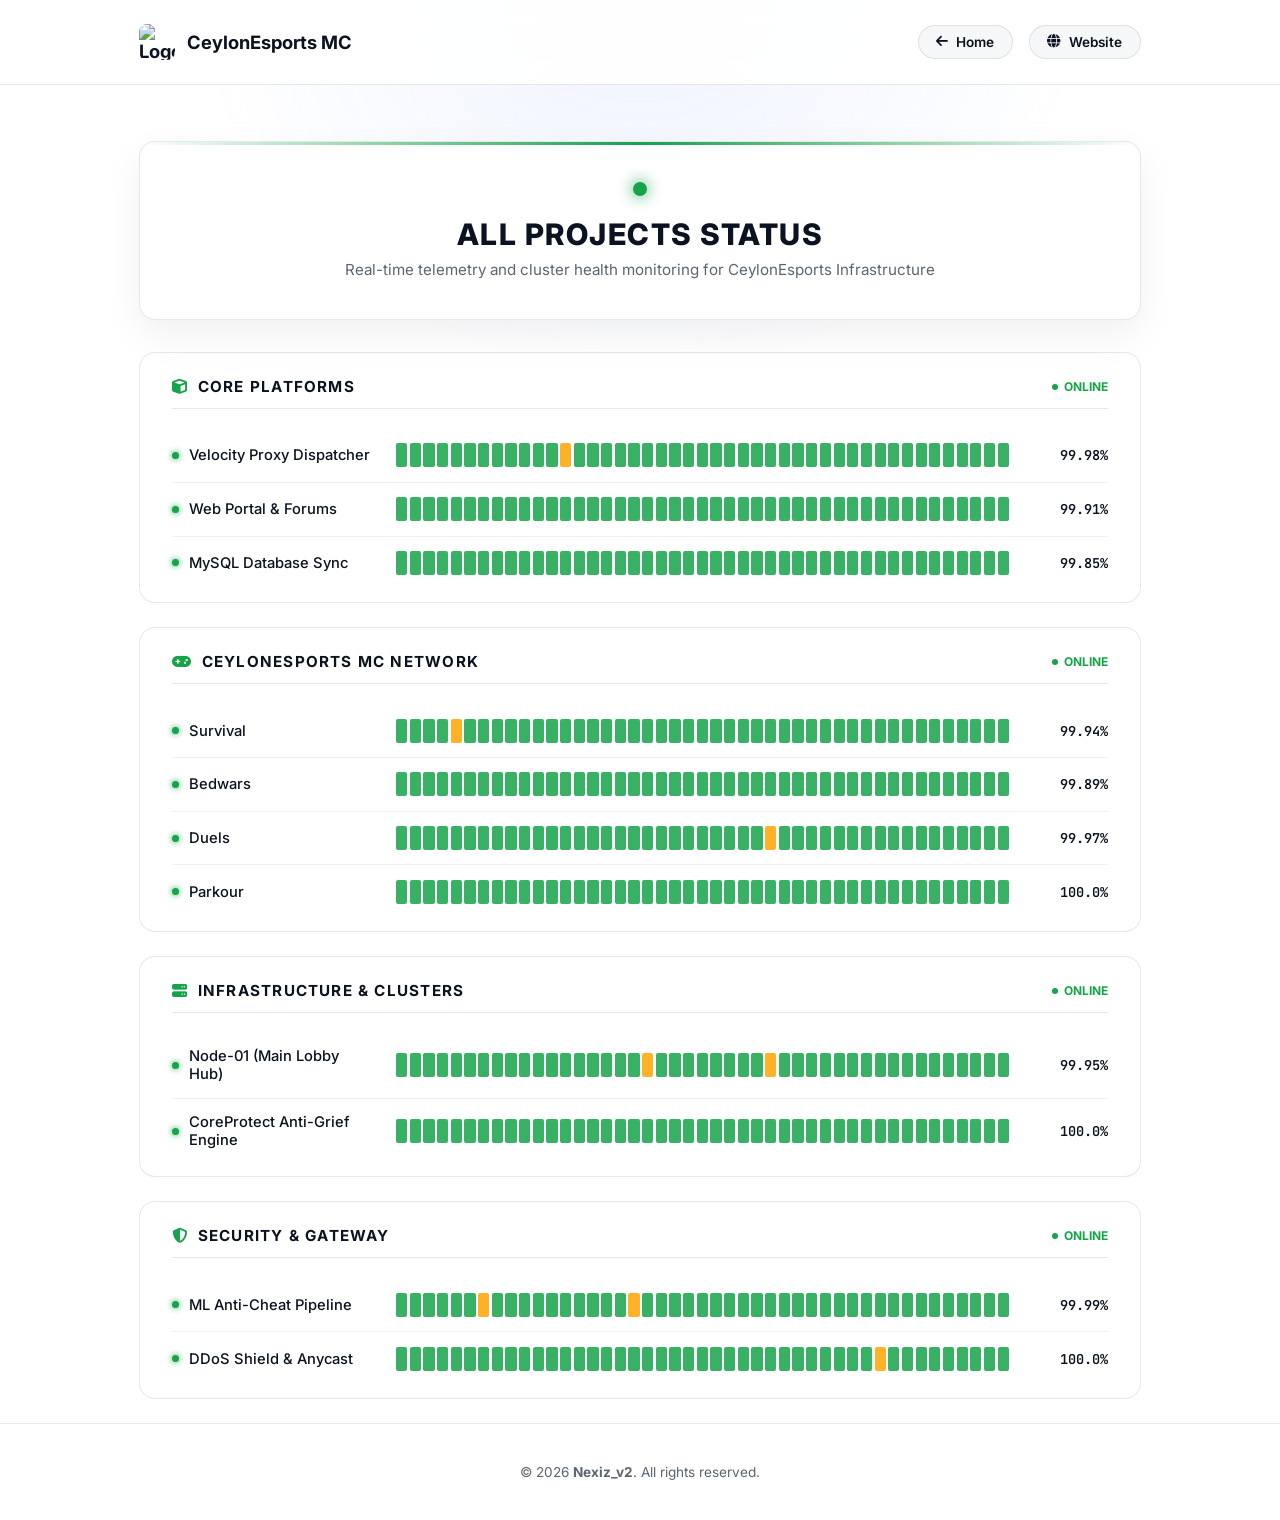
==== status.html @ 544ab969 "Update portfolio pages and restyle UI Generated with [Devin](https://devin.ai)  Co-Authored-By: Devi" ====
﻿<!DOCTYPE html>
<html lang="en">
<head>
    <meta charset="UTF-8">
    <meta name="viewport" content="width=device-width, initial-scale=1.0">
    <title>CeylonEsports MC | Live Service & Infrastructure Status</title>
    <link rel="icon" type="image/jpeg" href="https://i.postimg.cc/wTQhw08N/Nexiz-Dis-Logo.jpg">
    <link rel="preconnect" href="https://fonts.googleapis.com">
    <link rel="preconnect" href="https://fonts.gstatic.com" crossorigin>
    <link href="https://fonts.googleapis.com/css2?family=Inter:wght@400;500;600;700;800&family=JetBrains+Mono:wght@400;500;600&display=swap" rel="stylesheet">
    <link rel="stylesheet" href="https://cdnjs.cloudflare.com/ajax/libs/font-awesome/6.5.1/css/all.min.css">
    <style>
        :root {
            --bg-base: #ffffff;
            --bg-card: #ffffff;
            --bg-card-sub: #f6f7f9;
            --border: rgba(15, 23, 42, 0.10);
            --border-hover: rgba(15, 23, 42, 0.18);
            --green: #16a34a;
            --green-glow: rgba(22, 163, 74, 0.18);
            --red: #dc2626;
            --text-main: #0b1220;
            --text-secondary: #5c6573;
            --font-sans: 'Inter', -apple-system, sans-serif;
            --font-mono: 'JetBrains Mono', monospace;
        }

        * {
            margin: 0;
            padding: 0;
            box-sizing: border-box;
        }

        body {
            background-color: var(--bg-base);
            color: var(--text-main);
            font-family: var(--font-sans);
            min-height: 100vh;
            display: flex;
            flex-direction: column;
            overflow-x: hidden;
            -webkit-font-smoothing: antialiased;
        }

        .ambient {
            position: fixed;
            top: 0;
            left: 50%;
            transform: translateX(-50%);
            width: 900px;
            height: 380px;
            background: radial-gradient(ellipse at top, rgba(37, 99, 235, 0.08) 0%, transparent 70%);
            pointer-events: none;
            z-index: 0;
        }

        .container {
            max-width: 1050px;
            margin: 0 auto;
            padding: 0 1.5rem;
            width: 100%;
            position: relative;
            z-index: 1;
        }

        header.header {
            padding: 1.5rem 0;
            border-bottom: 1px solid var(--border);
            background: rgba(255, 255, 255, 0.9);
            backdrop-filter: blur(12px);
        }

        .header-wrap {
            display: flex;
            align-items: center;
            justify-content: space-between;
        }

        .brand {
            display: flex;
            align-items: center;
            gap: 0.75rem;
            text-decoration: none;
            color: #0b1220;
            font-weight: 700;
            font-size: 1.15rem;
        }

        .brand-logo {
            width: 36px;
            height: 36px;
            border-radius: 8px;
            object-fit: cover;
        }

        .nav-actions {
            display: flex;
            align-items: center;
            gap: 1rem;
        }

        .btn-portal {
            display: inline-flex;
            align-items: center;
            gap: 0.5rem;
            background: var(--bg-card-sub);
            color: #0b1220;
            padding: 0.5rem 1.1rem;
            border-radius: 9999px;
            border: 1px solid var(--border);
            text-decoration: none;
            font-size: 0.85rem;
            font-weight: 600;
            transition: all 0.2s;
        }

        .btn-portal:hover {
            border-color: rgba(15, 23, 42, 0.22);
            transform: translateY(-1px);
        }

        /* Banner Status Box */
        .status-hero {
            padding: 3.5rem 0 2rem 0;
            text-align: center;
        }

        .main-banner {
            background: var(--bg-card);
            border: 1px solid var(--border);
            border-radius: 16px;
            padding: 2.5rem 2rem;
            display: flex;
            flex-direction: column;
            align-items: center;
            box-shadow: 0 16px 40px rgba(15, 23, 42, 0.06);
            position: relative;
            overflow: hidden;
        }

        .main-banner::before {
            content: '';
            position: absolute;
            top: 0;
            left: 0;
            right: 0;
            height: 3px;
            background: linear-gradient(90deg, transparent, var(--green), transparent);
        }

        .banner-pulse-dot {
            width: 14px;
            height: 14px;
            background: var(--green);
            border-radius: 50%;
            box-shadow: 0 0 16px var(--green);
            margin-bottom: 1.25rem;
            animation: pulse 2s infinite;
        }

        @keyframes pulse {
            0%, 100% { transform: scale(1); opacity: 1; }
            50% { transform: scale(1.25); opacity: 0.7; }
        }

        .banner-title {
            font-size: 1.85rem;
            font-weight: 800;
            letter-spacing: 0.05em;
            text-transform: uppercase;
            margin-bottom: 0.5rem;
        }

        .server-ip-copy {
            display: inline-flex;
            align-items: center;
            gap: 0.6rem;
            background: var(--bg-card-sub);
            border: 1px solid var(--border);
            padding: 0.5rem 1.2rem;
            border-radius: 8px;
            font-family: var(--font-mono);
            font-size: 0.95rem;
            cursor: pointer;
            color: #0b1220;
            margin-top: 1rem;
            transition: all 0.2s;
        }

        .server-ip-copy:hover {
            border-color: var(--green);
            color: var(--green);
        }

        /* Metric Quick Stats */
        .stats-grid {
            display: grid;
            grid-template-columns: repeat(4, 1fr);
            gap: 1rem;
            margin: 2rem 0;
        }

        .stat-card {
            background: var(--bg-card);
            border: 1px solid var(--border);
            border-radius: 12px;
            padding: 1.25rem;
        }

        .stat-card .label {
            font-size: 0.75rem;
            text-transform: uppercase;
            letter-spacing: 0.05em;
            color: var(--text-secondary);
            margin-bottom: 0.4rem;
            display: block;
        }

        .stat-card .value {
            font-size: 1.35rem;
            font-weight: 700;
            font-family: var(--font-mono);
            color: #0b1220;
        }

        /* Group Sections */
        .status-group {
            background: var(--bg-card);
            border: 1px solid var(--border);
            border-radius: 16px;
            padding: 1.5rem 2rem;
            margin-bottom: 1.5rem;
        }

        .group-header {
            display: flex;
            align-items: center;
            justify-content: space-between;
            margin-bottom: 1.25rem;
            padding-bottom: 0.75rem;
            border-bottom: 1px solid var(--border);
        }

        .group-title {
            font-size: 0.95rem;
            font-weight: 700;
            text-transform: uppercase;
            letter-spacing: 0.08em;
            display: flex;
            align-items: center;
            gap: 0.6rem;
        }

        .group-badge {
            font-size: 0.75rem;
            font-weight: 700;
            color: var(--green);
            display: flex;
            align-items: center;
            gap: 0.4rem;
        }

        .group-badge::before {
            content: '';
            width: 6px;
            height: 6px;
            background: var(--green);
            border-radius: 50%;
        }

        /* Service Row */
        .service-row {
            display: grid;
            grid-template-columns: 200px 1fr 75px;
            align-items: center;
            gap: 1.5rem;
            padding: 0.9rem 0;
            border-bottom: 1px solid rgba(15, 23, 42, 0.06);
        }

        .service-row:last-child {
            border-bottom: none;
            padding-bottom: 0.2rem;
        }

        .service-name {
            display: flex;
            align-items: center;
            gap: 0.6rem;
            font-size: 0.92rem;
            font-weight: 500;
        }

        .service-dot {
            width: 7px;
            height: 7px;
            border-radius: 50%;
            background: var(--green);
            box-shadow: 0 0 6px var(--green);
            flex-shrink: 0;
        }

        /* 90-Day Uptime Bar Bars */
        .uptime-bar {
            display: flex;
            align-items: center;
            gap: 2.5px;
            height: 24px;
            width: 100%;
        }

        .bar-segment {
            flex: 1;
            height: 100%;
            border-radius: 2px;
            background: var(--green);
            opacity: 0.85;
            transition: all 0.15s;
        }

        .bar-segment:hover {
            opacity: 1;
            transform: scaleY(1.2);
        }

        .bar-segment.yellow {
            background: #ffa502;
        }

        .bar-segment.red {
            background: var(--red);
        }

        .uptime-pct {
            font-family: var(--font-mono);
            font-size: 0.85rem;
            font-weight: 600;
            color: #0b1220;
            text-align: right;
        }

        footer {
            margin-top: auto;
            padding: 2.5rem 0;
            border-top: 1px solid var(--border);
            text-align: center;
            font-size: 0.85rem;
            color: var(--text-secondary);
        }

        @media (max-width: 768px) {
            .stats-grid {
                grid-template-columns: repeat(2, 1fr);
            }
            .service-row {
                grid-template-columns: 140px 1fr 60px;
                gap: 0.75rem;
            }
            .uptime-bar {
                gap: 1.5px;
            }
        }
    </style>
</head>
<body>
    <div class="ambient"></div>

    <header class="header">
        <div class="container header-wrap">
            <a href="index.html" class="brand">
                <img src="https://i.postimg.cc/wTQhw08N/Nexiz-Dis-Logo.jpg" alt="Logo" class="brand-logo">
                <span>CeylonEsports MC</span>
            </a>
            <div class="nav-actions">
                <a href="index.html" class="btn-portal"><i class="fa-solid fa-arrow-left"></i> Home</a>
                <a href="https://ceylonesportsmc.xyz" target="_blank" class="btn-portal"><i class="fa-solid fa-globe"></i> Website</a>
            </div>
        </div>
    </header>

    <main class="container">
        <!-- Main Status Banner -->
        <section class="status-hero">
            <div class="main-banner">
                <div class="banner-pulse-dot" id="mainStatusDot"></div>
                <h1 class="banner-title" id="mainStatusText">All Projects Status</h1>
                <p style="color: var(--text-secondary); font-size: 0.95rem;">Real-time telemetry and cluster health monitoring for CeylonEsports Infrastructure</p>

            </div>
        </section>



        <!-- Core Platforms Group -->
        <div class="status-group">
            <div class="group-header">
                <div class="group-title"><i class="fa-solid fa-cube" style="color: var(--green);"></i> Core Platforms</div>
                <div class="group-badge">ONLINE</div>
            </div>

            <div class="service-row">
                <div class="service-name"><span class="service-dot"></span> Velocity Proxy Dispatcher</div>
                <div class="uptime-bar" id="bar1"></div>
                <div class="uptime-pct">99.98%</div>
            </div>

            <div class="service-row">
                <div class="service-name"><span class="service-dot"></span> Web Portal & Forums</div>
                <div class="uptime-bar" id="bar2"></div>
                <div class="uptime-pct">99.91%</div>
            </div>

            <div class="service-row">
                <div class="service-name"><span class="service-dot"></span> MySQL Database Sync</div>
                <div class="uptime-bar" id="bar3"></div>
                <div class="uptime-pct">99.85%</div>
            </div>
        </div>

        <!-- Game Modes Group -->
        <div class="status-group">
            <div class="group-header">
                <div class="group-title"><i class="fa-solid fa-gamepad" style="color: var(--green);"></i> CeylonEsports MC Network</div>
                <div class="group-badge">ONLINE</div>
            </div>

            <div class="service-row">
                <div class="service-name"><span class="service-dot"></span> Survival</div>
                <div class="uptime-bar" id="bar-survival"></div>
                <div class="uptime-pct">99.94%</div>
            </div>

            <div class="service-row">
                <div class="service-name"><span class="service-dot"></span> Bedwars</div>
                <div class="uptime-bar" id="bar-bedwars"></div>
                <div class="uptime-pct">99.89%</div>
            </div>

            <div class="service-row">
                <div class="service-name"><span class="service-dot"></span> Duels</div>
                <div class="uptime-bar" id="bar-duels"></div>
                <div class="uptime-pct">99.97%</div>
            </div>

            <div class="service-row">
                <div class="service-name"><span class="service-dot"></span> Parkour</div>
                <div class="uptime-bar" id="bar-parkour"></div>
                <div class="uptime-pct">100.0%</div>
            </div>
        </div>

        <!-- Infrastructure & Routing Group -->
        <div class="status-group">
            <div class="group-header">
                <div class="group-title"><i class="fa-solid fa-server" style="color: var(--green);"></i> Infrastructure & Clusters</div>
                <div class="group-badge">ONLINE</div>
            </div>

            <div class="service-row">
                <div class="service-name"><span class="service-dot"></span> Node-01 (Main Lobby Hub)</div>
                <div class="uptime-bar" id="bar4"></div>
                <div class="uptime-pct">99.95%</div>
            </div>

            <div class="service-row">
                <div class="service-name"><span class="service-dot"></span> CoreProtect Anti-Grief Engine</div>
                <div class="uptime-bar" id="bar7"></div>
                <div class="uptime-pct">100.0%</div>
            </div>
        </div>

        <!-- Security & Infrastructure Group -->
        <div class="status-group">
            <div class="group-header">
                <div class="group-title"><i class="fa-solid fa-shield-halved" style="color: var(--green);"></i> Security & Gateway</div>
                <div class="group-badge">ONLINE</div>
            </div>

            <div class="service-row">
                <div class="service-name"><span class="service-dot"></span> ML Anti-Cheat Pipeline</div>
                <div class="uptime-bar" id="bar8"></div>
                <div class="uptime-pct">99.99%</div>
            </div>

            <div class="service-row">
                <div class="service-name"><span class="service-dot"></span> DDoS Shield & Anycast</div>
                <div class="uptime-bar" id="bar9"></div>
                <div class="uptime-pct">100.0%</div>
            </div>
        </div>
    </main>

    <footer>
        <div class="container">
            <p>© 2026 <strong>Nexiz_v2</strong>. All rights reserved.</p>
        </div>
    </footer>

    <script>
        // Generate Uptime Bar Segment Indicators like Status Pages
        function populateUptimeBars() {
            const barIds = ['bar1', 'bar2', 'bar3', 'bar-survival', 'bar-bedwars', 'bar-duels', 'bar-parkour', 'bar4', 'bar7', 'bar8', 'bar9'];
            barIds.forEach(id => {
                const container = document.getElementById(id);
                if (!container) return;
                let html = '';
                const totalSegments = 45;
                for (let i = 0; i < totalSegments; i++) {
                    const rand = Math.random();
                    let cls = '';
                    if (rand < 0.02) cls = 'yellow';
                    else if (rand < 0.005) cls = 'red';
                    html += `<div class="bar-segment ${cls}" title="Historical uptime slice: 100%"></div>`;
                }
                container.innerHTML = html;
            });
        }
        populateUptimeBars();

        // Live Real-Time Fetch from mcsrvstat API
        async function fetchServerStatus() {
            try {
                const res = await fetch('https://api.mcsrvstat.us/3/play.ceylonesportsmc.xyz');
                const data = await res.json();

                if (data.online) {
                    document.getElementById('statusVal').textContent = 'ONLINE';
                    document.getElementById('statusVal').style.color = 'var(--green)';
                    document.getElementById('playersVal').textContent = `${data.players.online} / ${data.players.max}`;
                    if (data.version) {
                        document.getElementById('versionVal').textContent = `${data.software || 'Paper'} ${data.version}`;
                    }
                    // document.getElementById('mainStatusText').textContent = 'All Projects Status';
                } else {
                    document.getElementById('statusVal').textContent = 'OFFLINE';
                    document.getElementById('statusVal').style.color = 'var(--red)';
                    document.getElementById('mainStatusText').textContent = 'SYSTEM MAINTENANCE';
                    document.getElementById('mainStatusDot').style.background = 'var(--red)';
                }
            } catch (err) {
                console.log('Telemetry fetch fallback:', err);
            }
        }
        fetchServerStatus();
        setInterval(fetchServerStatus, 30000); // refresh every 30s

        // Copy IP
        function copyIp() {
            navigator.clipboard.writeText('play.ceylonesportsmc.xyz');
            const display = document.getElementById('ipDisplay');
            const orig = display.textContent;
            display.textContent = 'IP COPIED TO CLIPBOARD!';
            setTimeout(() => { display.textContent = orig; }, 2000);
        }
    </script>
</body>
</html>
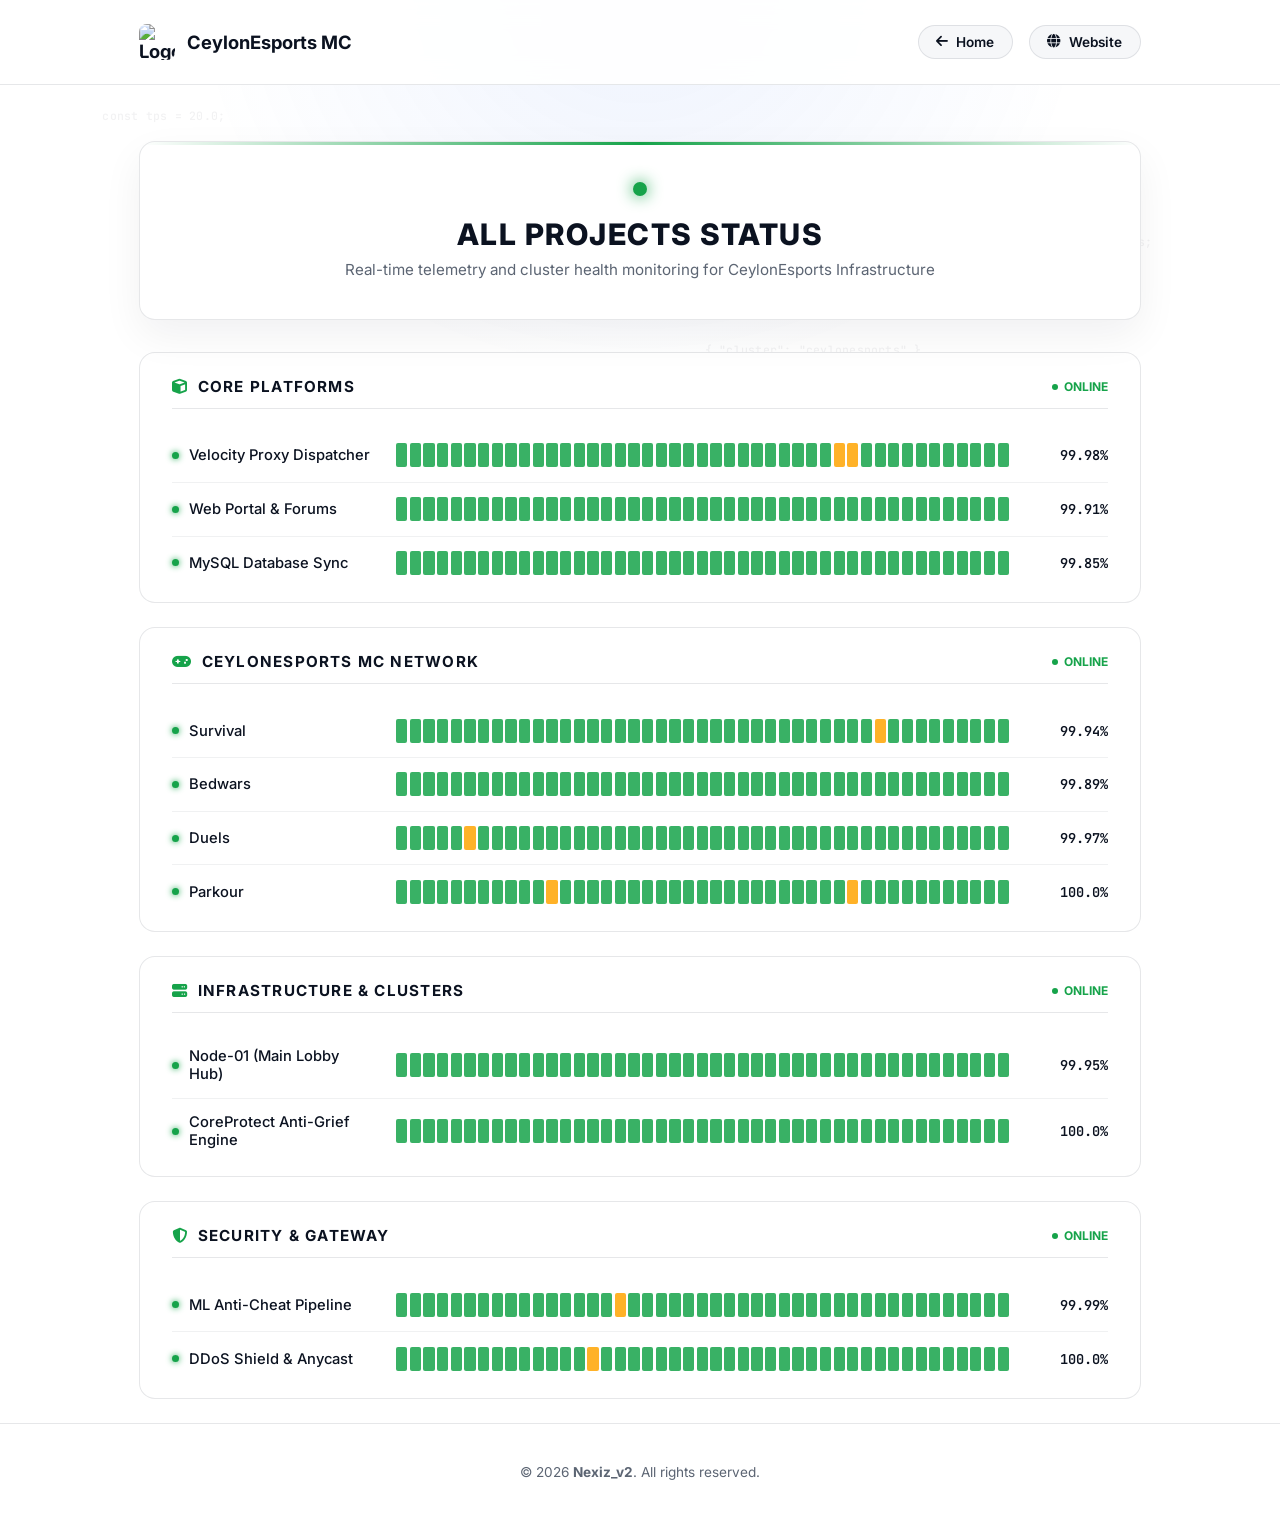
==== commit 609b2686: "Add dev/network/coding vibe to page background - Added faint floating code tokens (Java, SQL, proxy," ====
--- a/status.html
+++ b/status.html
@@ -348,6 +348,34 @@
             color: var(--text-secondary);
         }
 
+        .bg-code-vibe {
+            position: fixed;
+            inset: 0;
+            z-index: 0;
+            pointer-events: none;
+            overflow: hidden;
+        }
+
+        .code-token {
+            position: absolute;
+            font-family: var(--font-mono);
+            font-size: 0.72rem;
+            font-weight: 500;
+            color: rgba(15, 23, 42, 0.055);
+            letter-spacing: 0.02em;
+            white-space: nowrap;
+            animation: code-float 14s ease-in-out infinite;
+        }
+
+        .code-token:nth-child(2n) { animation-delay: -3s; }
+        .code-token:nth-child(3n) { animation-delay: -6s; }
+        .code-token:nth-child(4n) { animation-delay: -9s; }
+
+        @keyframes code-float {
+            0%, 100% { transform: translateY(0); opacity: 0.6; }
+            50% { transform: translateY(-12px); opacity: 1; }
+        }
+
         @media (max-width: 768px) {
             .stats-grid {
                 grid-template-columns: repeat(2, 1fr);
@@ -359,11 +387,26 @@
             .uptime-bar {
                 gap: 1.5px;
             }
+            .code-token:nth-child(5),
+            .code-token:nth-child(7) {
+                display: none;
+            }
         }
     </style>
 </head>
 <body>
     <div class="ambient"></div>
+
+    <!-- Dev / Network Background Vibe -->
+    <div class="bg-code-vibe" aria-hidden="true">
+        <span class="code-token" style="top: 12%; left: 8%;">const tps = 20.0;</span>
+        <span class="code-token" style="top: 26%; right: 10%;">SELECT * FROM players;</span>
+        <span class="code-token" style="top: 48%; left: 18%;">proxy.send(packet);</span>
+        <span class="code-token" style="top: 64%; right: 14%;">ping 14ms</span>
+        <span class="code-token" style="top: 82%; left: 35%;">// uptime: 99.98%</span>
+        <span class="code-token" style="top: 38%; right: 28%;">{ "cluster": "ceylonesports" }</span>
+        <span class="code-token" style="top: 72%; left: 55%;">if (antiCheat.flag()) ban();</span>
+    </div>
 
     <header class="header">
         <div class="container header-wrap">
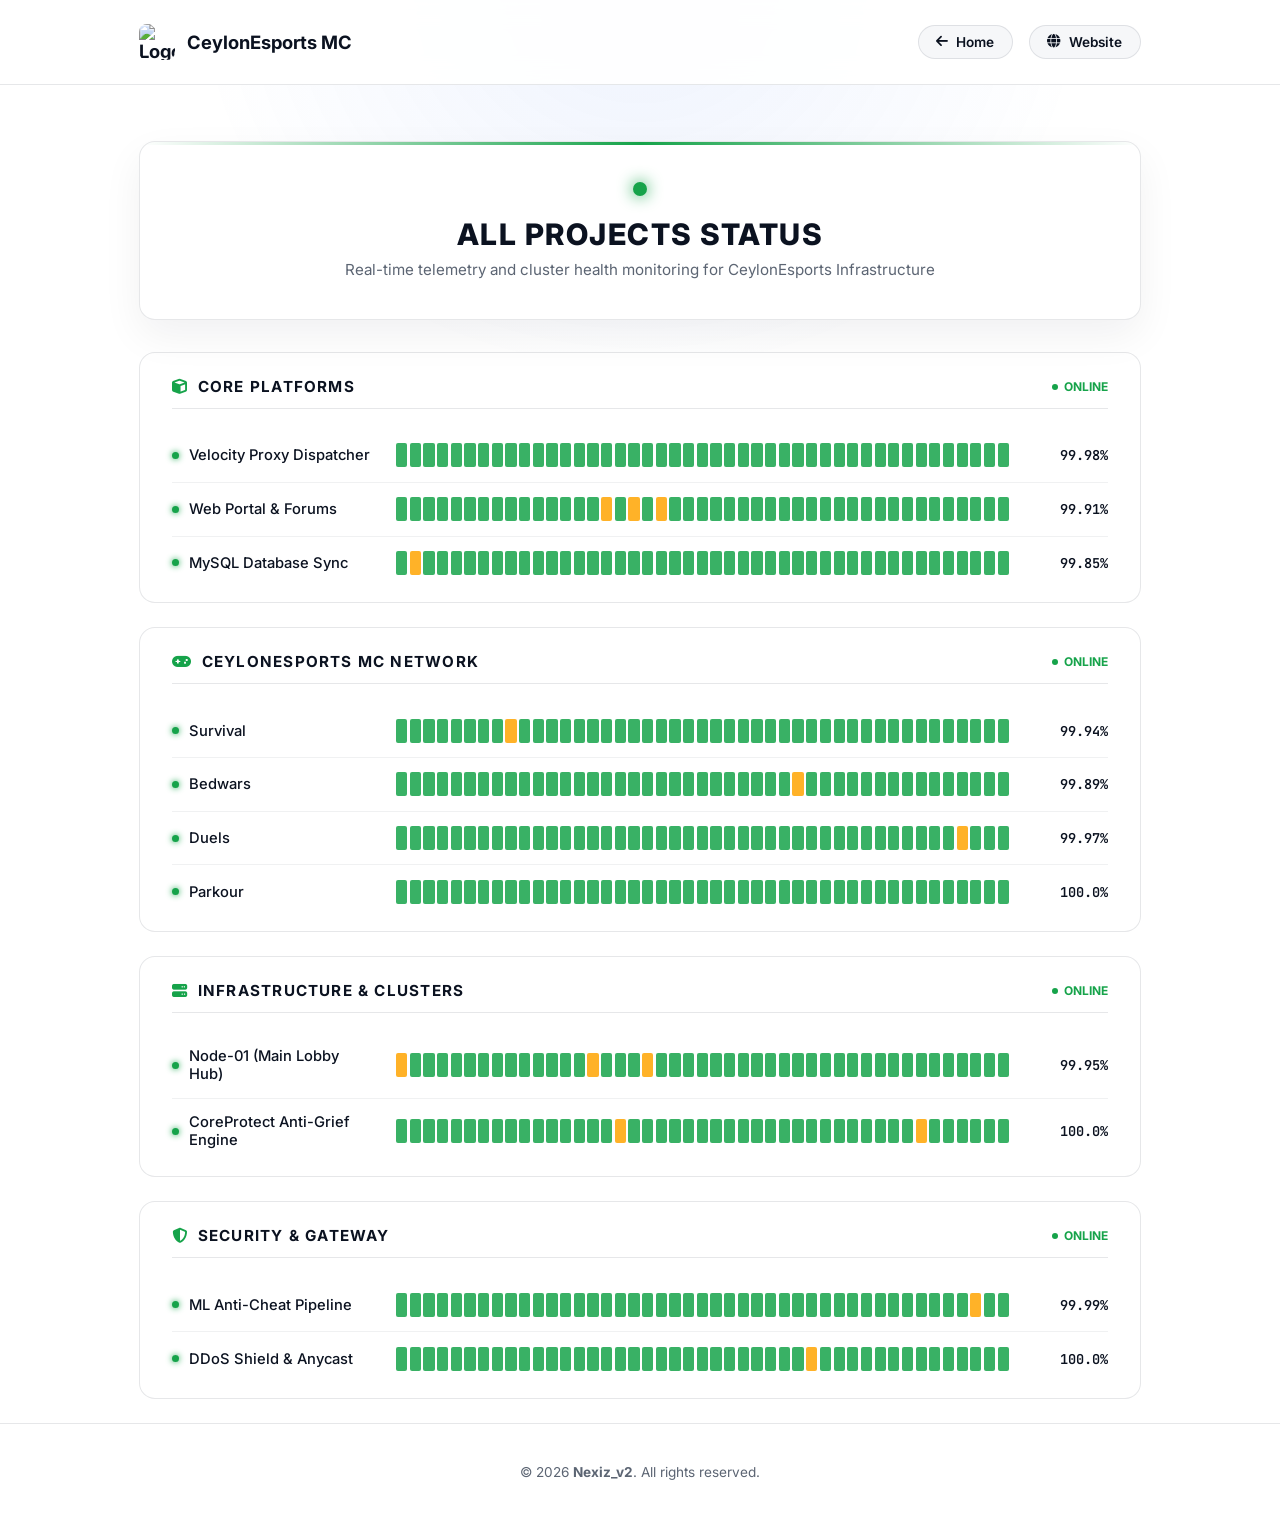
==== commit eae9cdbc: "Remove background image and decorative layers from both pages" ====
--- a/status.html
+++ b/status.html
@@ -348,34 +348,6 @@
             color: var(--text-secondary);
         }
 
-        .bg-code-vibe {
-            position: fixed;
-            inset: 0;
-            z-index: 0;
-            pointer-events: none;
-            overflow: hidden;
-        }
-
-        .code-token {
-            position: absolute;
-            font-family: var(--font-mono);
-            font-size: 0.72rem;
-            font-weight: 500;
-            color: rgba(15, 23, 42, 0.055);
-            letter-spacing: 0.02em;
-            white-space: nowrap;
-            animation: code-float 14s ease-in-out infinite;
-        }
-
-        .code-token:nth-child(2n) { animation-delay: -3s; }
-        .code-token:nth-child(3n) { animation-delay: -6s; }
-        .code-token:nth-child(4n) { animation-delay: -9s; }
-
-        @keyframes code-float {
-            0%, 100% { transform: translateY(0); opacity: 0.6; }
-            50% { transform: translateY(-12px); opacity: 1; }
-        }
-
         @media (max-width: 768px) {
             .stats-grid {
                 grid-template-columns: repeat(2, 1fr);
@@ -387,26 +359,11 @@
             .uptime-bar {
                 gap: 1.5px;
             }
-            .code-token:nth-child(5),
-            .code-token:nth-child(7) {
-                display: none;
-            }
         }
     </style>
 </head>
 <body>
     <div class="ambient"></div>
-
-    <!-- Dev / Network Background Vibe -->
-    <div class="bg-code-vibe" aria-hidden="true">
-        <span class="code-token" style="top: 12%; left: 8%;">const tps = 20.0;</span>
-        <span class="code-token" style="top: 26%; right: 10%;">SELECT * FROM players;</span>
-        <span class="code-token" style="top: 48%; left: 18%;">proxy.send(packet);</span>
-        <span class="code-token" style="top: 64%; right: 14%;">ping 14ms</span>
-        <span class="code-token" style="top: 82%; left: 35%;">// uptime: 99.98%</span>
-        <span class="code-token" style="top: 38%; right: 28%;">{ "cluster": "ceylonesports" }</span>
-        <span class="code-token" style="top: 72%; left: 55%;">if (antiCheat.flag()) ban();</span>
-    </div>
 
     <header class="header">
         <div class="container header-wrap">
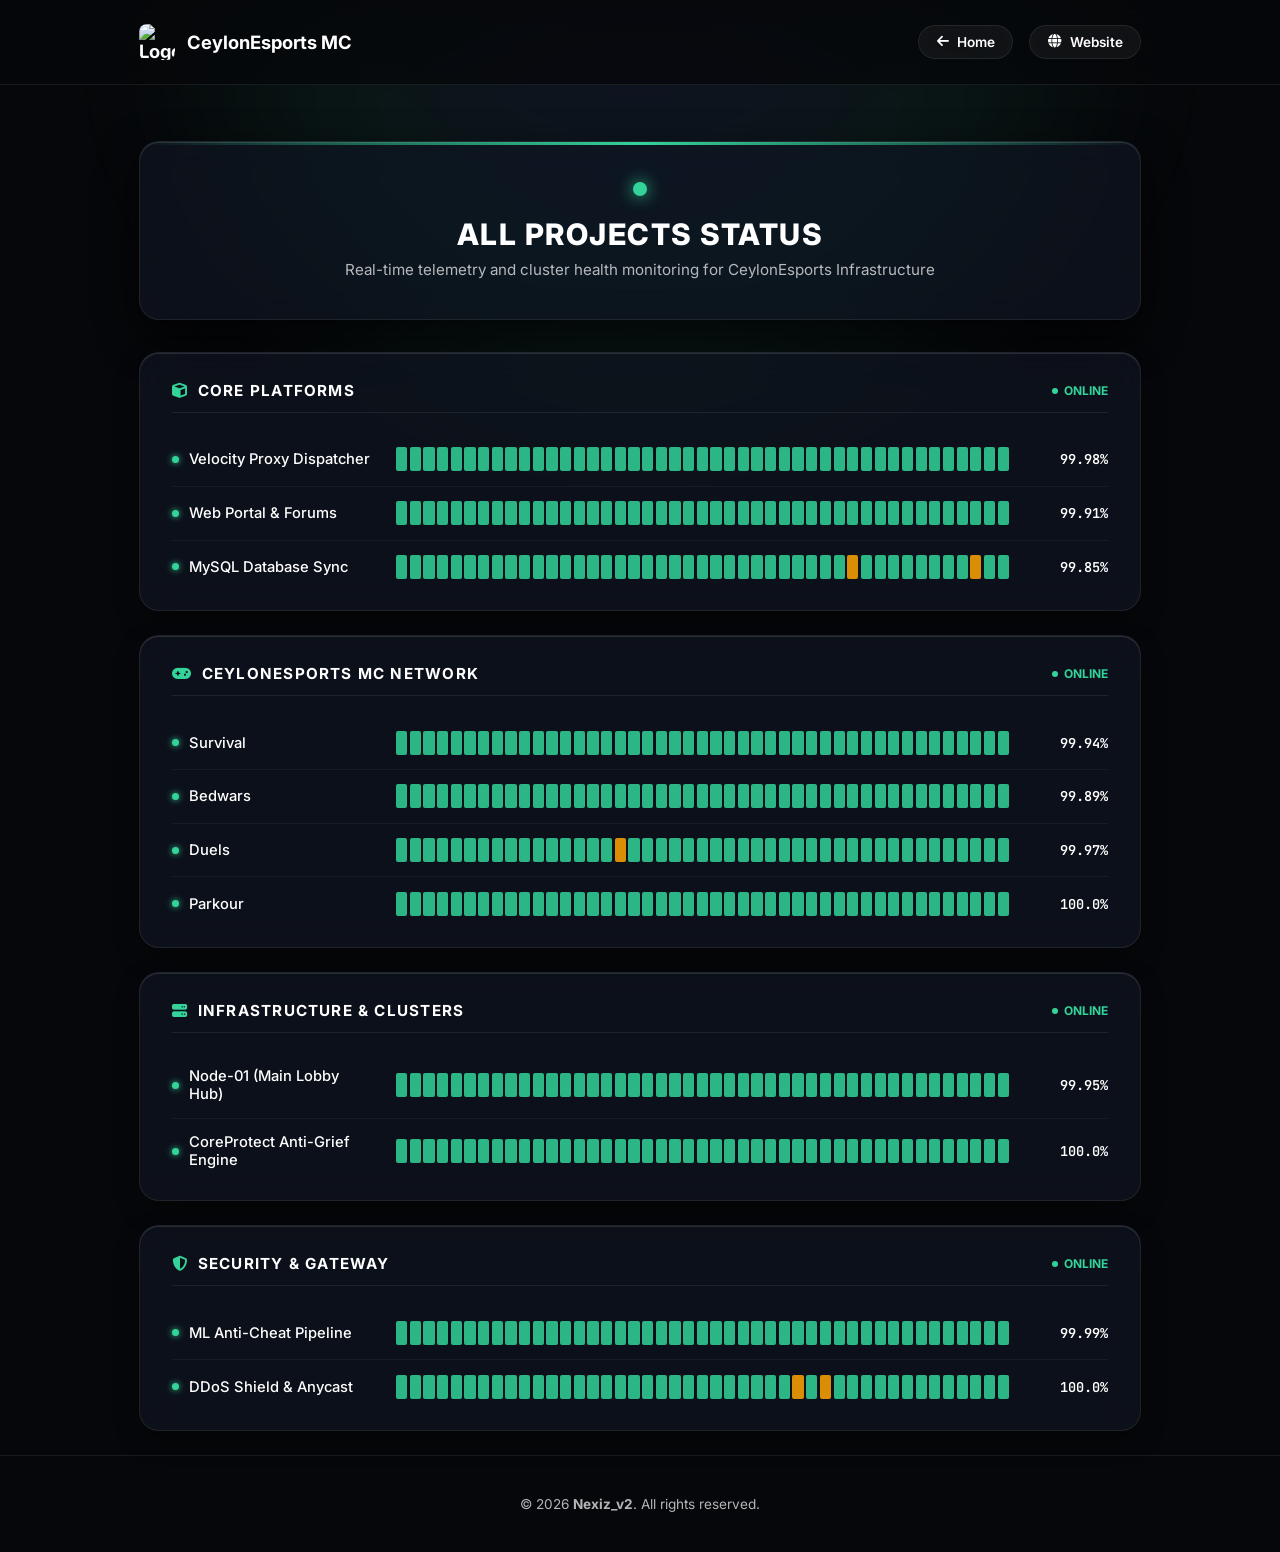
==== commit 03a1e6a0: "Implement modern dark glassmorphism design with StatsCard glass-card component and macOS terminal co" ====
--- a/status.html
+++ b/status.html
@@ -11,16 +11,16 @@
     <link rel="stylesheet" href="https://cdnjs.cloudflare.com/ajax/libs/font-awesome/6.5.1/css/all.min.css">
     <style>
         :root {
-            --bg-base: #ffffff;
-            --bg-card: #ffffff;
-            --bg-card-sub: #f6f7f9;
-            --border: rgba(15, 23, 42, 0.10);
-            --border-hover: rgba(15, 23, 42, 0.18);
-            --green: #16a34a;
-            --green-glow: rgba(22, 163, 74, 0.18);
-            --red: #dc2626;
-            --text-main: #0b1220;
-            --text-secondary: #5c6573;
+            --bg-base: #06070a;
+            --bg-card: rgba(18, 22, 34, 0.65);
+            --bg-card-sub: rgba(255, 255, 255, 0.04);
+            --border: rgba(255, 255, 255, 0.08);
+            --border-hover: rgba(255, 255, 255, 0.20);
+            --green: #34d399;
+            --green-glow: rgba(52, 211, 153, 0.25);
+            --red: #f43f5e;
+            --text-main: #ffffff;
+            --text-secondary: rgba(255, 255, 255, 0.70);
             --font-sans: 'Inter', -apple-system, sans-serif;
             --font-mono: 'JetBrains Mono', monospace;
         }
@@ -47,11 +47,12 @@
             top: 0;
             left: 50%;
             transform: translateX(-50%);
-            width: 900px;
-            height: 380px;
-            background: radial-gradient(ellipse at top, rgba(37, 99, 235, 0.08) 0%, transparent 70%);
+            width: 1000px;
+            height: 480px;
+            background: radial-gradient(ellipse at top, rgba(99, 102, 241, 0.12) 0%, rgba(52, 211, 153, 0.08) 45%, transparent 75%);
             pointer-events: none;
             z-index: 0;
+            filter: blur(50px);
         }
 
         .container {
@@ -66,8 +67,9 @@
         header.header {
             padding: 1.5rem 0;
             border-bottom: 1px solid var(--border);
-            background: rgba(255, 255, 255, 0.9);
-            backdrop-filter: blur(12px);
+            background: rgba(6, 7, 10, 0.75);
+            backdrop-filter: blur(20px);
+            -webkit-backdrop-filter: blur(20px);
         }
 
         .header-wrap {
@@ -81,7 +83,7 @@
             align-items: center;
             gap: 0.75rem;
             text-decoration: none;
-            color: #0b1220;
+            color: #ffffff;
             font-weight: 700;
             font-size: 1.15rem;
         }
@@ -103,20 +105,22 @@
             display: inline-flex;
             align-items: center;
             gap: 0.5rem;
-            background: var(--bg-card-sub);
-            color: #0b1220;
+            background: rgba(255, 255, 255, 0.05);
+            backdrop-filter: blur(12px);
+            color: #ffffff;
             padding: 0.5rem 1.1rem;
             border-radius: 9999px;
             border: 1px solid var(--border);
             text-decoration: none;
             font-size: 0.85rem;
             font-weight: 600;
-            transition: all 0.2s;
+            transition: all 0.2s cubic-bezier(0.16, 1, 0.3, 1);
         }
 
         .btn-portal:hover {
-            border-color: rgba(15, 23, 42, 0.22);
-            transform: translateY(-1px);
+            border-color: var(--border-hover);
+            background: rgba(255, 255, 255, 0.1);
+            transform: translateY(-2px);
         }
 
         /* Banner Status Box */
@@ -127,15 +131,23 @@
 
         .main-banner {
             background: var(--bg-card);
+            backdrop-filter: blur(16px) saturate(180%);
+            -webkit-backdrop-filter: blur(16px) saturate(180%);
             border: 1px solid var(--border);
-            border-radius: 16px;
+            border-radius: 1.25rem;
             padding: 2.5rem 2rem;
             display: flex;
             flex-direction: column;
             align-items: center;
-            box-shadow: 0 16px 40px rgba(15, 23, 42, 0.06);
+            box-shadow: inset 0 1px 0 0 rgba(255, 255, 255, 0.12), 0 16px 40px rgba(0, 0, 0, 0.7);
             position: relative;
             overflow: hidden;
+            transition: transform 0.25s ease, border-color 0.25s ease;
+        }
+
+        .main-banner:hover {
+            transform: translateY(-5px);
+            border-color: var(--border-hover);
         }
 
         .main-banner::before {
@@ -175,14 +187,14 @@
             display: inline-flex;
             align-items: center;
             gap: 0.6rem;
-            background: var(--bg-card-sub);
+            background: rgba(255, 255, 255, 0.05);
             border: 1px solid var(--border);
             padding: 0.5rem 1.2rem;
             border-radius: 8px;
             font-family: var(--font-mono);
             font-size: 0.95rem;
             cursor: pointer;
-            color: #0b1220;
+            color: #ffffff;
             margin-top: 1rem;
             transition: all 0.2s;
         }
@@ -202,13 +214,22 @@
 
         .stat-card {
             background: var(--bg-card);
+            backdrop-filter: blur(16px) saturate(180%);
+            -webkit-backdrop-filter: blur(16px) saturate(180%);
             border: 1px solid var(--border);
-            border-radius: 12px;
-            padding: 1.25rem;
+            border-radius: 1.25rem;
+            padding: 1.25rem 1.45rem;
+            box-shadow: inset 0 1px 0 0 rgba(255, 255, 255, 0.12), 0 10px 30px -10px rgba(0, 0, 0, 0.65);
+            transition: transform 0.25s cubic-bezier(0.16, 1, 0.3, 1), border-color 0.25s ease;
+        }
+
+        .stat-card:hover {
+            transform: translateY(-5px);
+            border-color: var(--border-hover);
         }
 
         .stat-card .label {
-            font-size: 0.75rem;
+            font-size: 0.8rem;
             text-transform: uppercase;
             letter-spacing: 0.05em;
             color: var(--text-secondary);
@@ -217,19 +238,28 @@
         }
 
         .stat-card .value {
-            font-size: 1.35rem;
+            font-size: 1.45rem;
             font-weight: 700;
             font-family: var(--font-mono);
-            color: #0b1220;
+            color: #ffffff;
         }
 
         /* Group Sections */
         .status-group {
             background: var(--bg-card);
+            backdrop-filter: blur(16px) saturate(180%);
+            -webkit-backdrop-filter: blur(16px) saturate(180%);
             border: 1px solid var(--border);
-            border-radius: 16px;
-            padding: 1.5rem 2rem;
+            border-radius: 1.25rem;
+            padding: 1.75rem 2rem;
             margin-bottom: 1.5rem;
+            box-shadow: inset 0 1px 0 0 rgba(255, 255, 255, 0.12), 0 10px 30px -10px rgba(0, 0, 0, 0.65);
+            transition: transform 0.25s cubic-bezier(0.16, 1, 0.3, 1), border-color 0.25s ease;
+        }
+
+        .status-group:hover {
+            transform: translateY(-3px);
+            border-color: var(--border-hover);
         }
 
         .group-header {
@@ -249,6 +279,7 @@
             display: flex;
             align-items: center;
             gap: 0.6rem;
+            color: #ffffff;
         }
 
         .group-badge {
@@ -275,7 +306,7 @@
             align-items: center;
             gap: 1.5rem;
             padding: 0.9rem 0;
-            border-bottom: 1px solid rgba(15, 23, 42, 0.06);
+            border-bottom: 1px solid rgba(255, 255, 255, 0.05);
         }
 
         .service-row:last-child {
@@ -289,6 +320,7 @@
             gap: 0.6rem;
             font-size: 0.92rem;
             font-weight: 500;
+            color: #ffffff;
         }
 
         .service-dot {
@@ -335,7 +367,7 @@
             font-family: var(--font-mono);
             font-size: 0.85rem;
             font-weight: 600;
-            color: #0b1220;
+            color: #ffffff;
             text-align: right;
         }
 
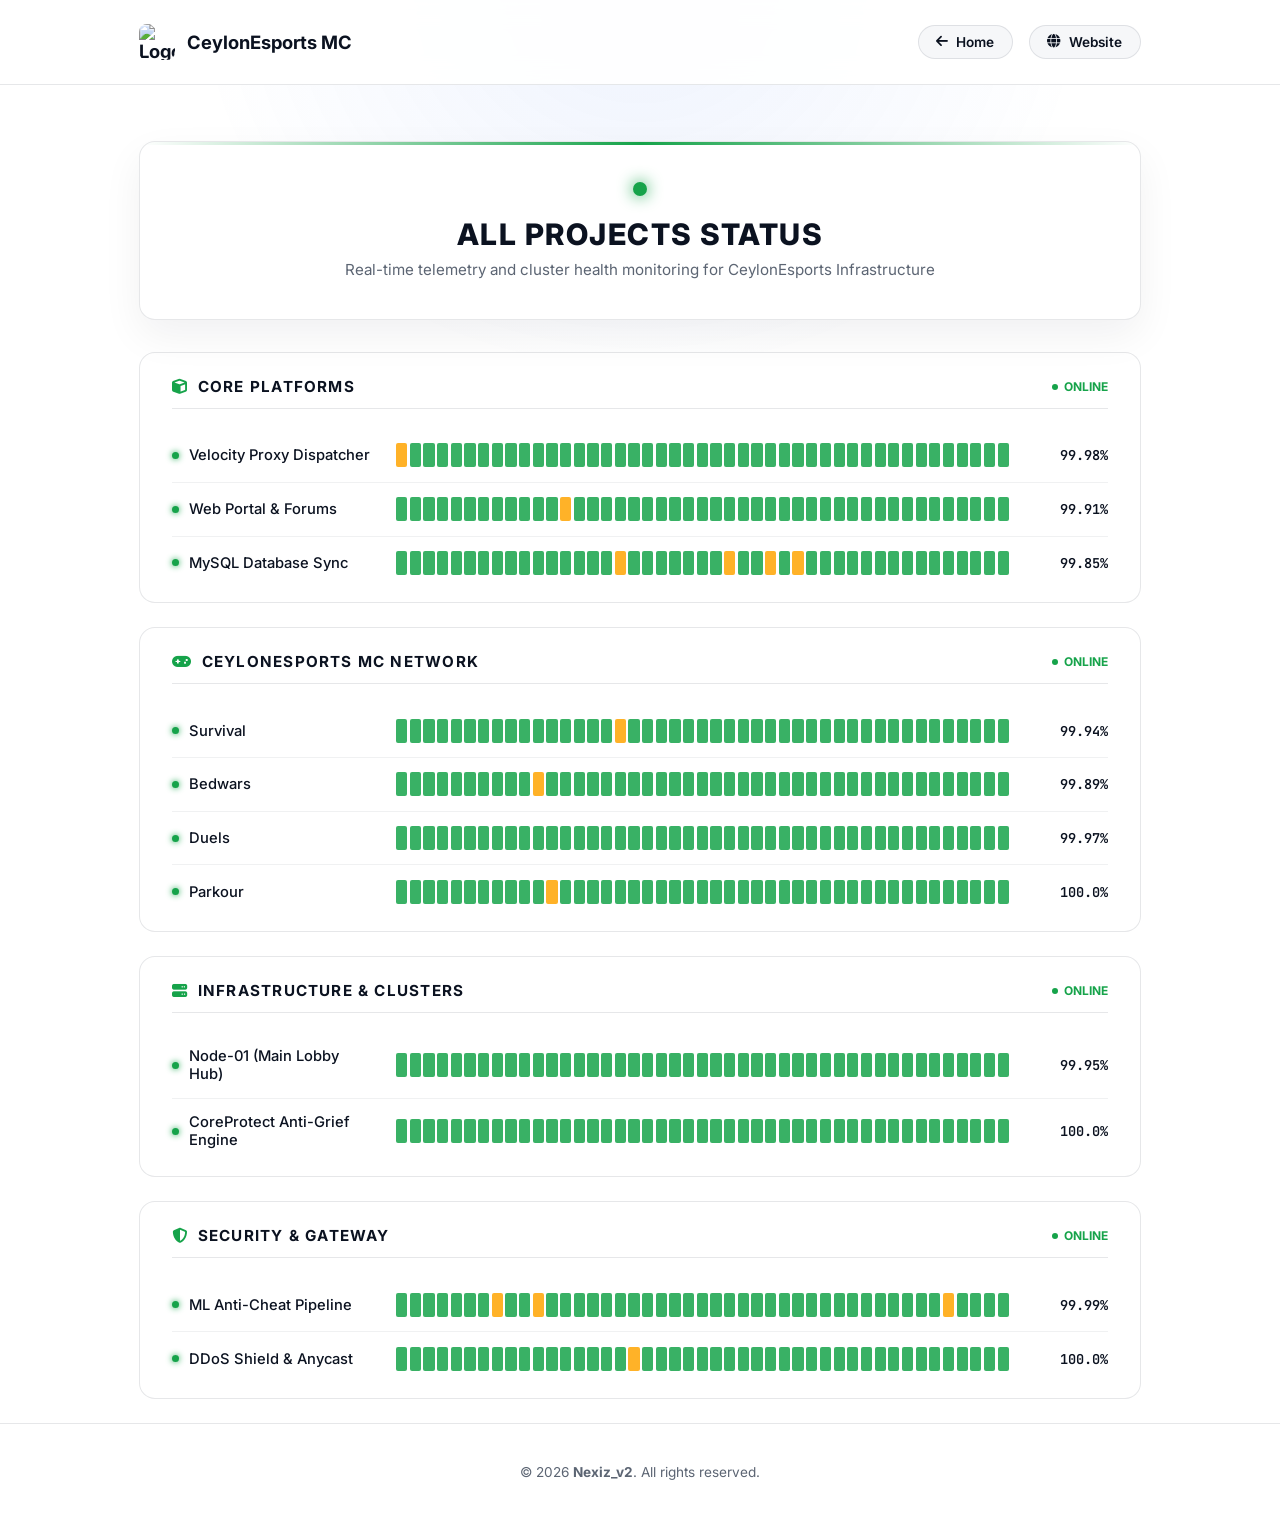
==== commit 61802b7c: "Revert "Implement modern dark glassmorphism design with StatsCard glass-card component and macOS ter" ====
--- a/status.html
+++ b/status.html
@@ -11,16 +11,16 @@
     <link rel="stylesheet" href="https://cdnjs.cloudflare.com/ajax/libs/font-awesome/6.5.1/css/all.min.css">
     <style>
         :root {
-            --bg-base: #06070a;
-            --bg-card: rgba(18, 22, 34, 0.65);
-            --bg-card-sub: rgba(255, 255, 255, 0.04);
-            --border: rgba(255, 255, 255, 0.08);
-            --border-hover: rgba(255, 255, 255, 0.20);
-            --green: #34d399;
-            --green-glow: rgba(52, 211, 153, 0.25);
-            --red: #f43f5e;
-            --text-main: #ffffff;
-            --text-secondary: rgba(255, 255, 255, 0.70);
+            --bg-base: #ffffff;
+            --bg-card: #ffffff;
+            --bg-card-sub: #f6f7f9;
+            --border: rgba(15, 23, 42, 0.10);
+            --border-hover: rgba(15, 23, 42, 0.18);
+            --green: #16a34a;
+            --green-glow: rgba(22, 163, 74, 0.18);
+            --red: #dc2626;
+            --text-main: #0b1220;
+            --text-secondary: #5c6573;
             --font-sans: 'Inter', -apple-system, sans-serif;
             --font-mono: 'JetBrains Mono', monospace;
         }
@@ -47,12 +47,11 @@
             top: 0;
             left: 50%;
             transform: translateX(-50%);
-            width: 1000px;
-            height: 480px;
-            background: radial-gradient(ellipse at top, rgba(99, 102, 241, 0.12) 0%, rgba(52, 211, 153, 0.08) 45%, transparent 75%);
+            width: 900px;
+            height: 380px;
+            background: radial-gradient(ellipse at top, rgba(37, 99, 235, 0.08) 0%, transparent 70%);
             pointer-events: none;
             z-index: 0;
-            filter: blur(50px);
         }
 
         .container {
@@ -67,9 +66,8 @@
         header.header {
             padding: 1.5rem 0;
             border-bottom: 1px solid var(--border);
-            background: rgba(6, 7, 10, 0.75);
-            backdrop-filter: blur(20px);
-            -webkit-backdrop-filter: blur(20px);
+            background: rgba(255, 255, 255, 0.9);
+            backdrop-filter: blur(12px);
         }
 
         .header-wrap {
@@ -83,7 +81,7 @@
             align-items: center;
             gap: 0.75rem;
             text-decoration: none;
-            color: #ffffff;
+            color: #0b1220;
             font-weight: 700;
             font-size: 1.15rem;
         }
@@ -105,22 +103,20 @@
             display: inline-flex;
             align-items: center;
             gap: 0.5rem;
-            background: rgba(255, 255, 255, 0.05);
-            backdrop-filter: blur(12px);
-            color: #ffffff;
+            background: var(--bg-card-sub);
+            color: #0b1220;
             padding: 0.5rem 1.1rem;
             border-radius: 9999px;
             border: 1px solid var(--border);
             text-decoration: none;
             font-size: 0.85rem;
             font-weight: 600;
-            transition: all 0.2s cubic-bezier(0.16, 1, 0.3, 1);
+            transition: all 0.2s;
         }
 
         .btn-portal:hover {
-            border-color: var(--border-hover);
-            background: rgba(255, 255, 255, 0.1);
-            transform: translateY(-2px);
+            border-color: rgba(15, 23, 42, 0.22);
+            transform: translateY(-1px);
         }
 
         /* Banner Status Box */
@@ -131,23 +127,15 @@
 
         .main-banner {
             background: var(--bg-card);
-            backdrop-filter: blur(16px) saturate(180%);
-            -webkit-backdrop-filter: blur(16px) saturate(180%);
             border: 1px solid var(--border);
-            border-radius: 1.25rem;
+            border-radius: 16px;
             padding: 2.5rem 2rem;
             display: flex;
             flex-direction: column;
             align-items: center;
-            box-shadow: inset 0 1px 0 0 rgba(255, 255, 255, 0.12), 0 16px 40px rgba(0, 0, 0, 0.7);
+            box-shadow: 0 16px 40px rgba(15, 23, 42, 0.06);
             position: relative;
             overflow: hidden;
-            transition: transform 0.25s ease, border-color 0.25s ease;
-        }
-
-        .main-banner:hover {
-            transform: translateY(-5px);
-            border-color: var(--border-hover);
         }
 
         .main-banner::before {
@@ -187,14 +175,14 @@
             display: inline-flex;
             align-items: center;
             gap: 0.6rem;
-            background: rgba(255, 255, 255, 0.05);
+            background: var(--bg-card-sub);
             border: 1px solid var(--border);
             padding: 0.5rem 1.2rem;
             border-radius: 8px;
             font-family: var(--font-mono);
             font-size: 0.95rem;
             cursor: pointer;
-            color: #ffffff;
+            color: #0b1220;
             margin-top: 1rem;
             transition: all 0.2s;
         }
@@ -214,22 +202,13 @@
 
         .stat-card {
             background: var(--bg-card);
-            backdrop-filter: blur(16px) saturate(180%);
-            -webkit-backdrop-filter: blur(16px) saturate(180%);
             border: 1px solid var(--border);
-            border-radius: 1.25rem;
-            padding: 1.25rem 1.45rem;
-            box-shadow: inset 0 1px 0 0 rgba(255, 255, 255, 0.12), 0 10px 30px -10px rgba(0, 0, 0, 0.65);
-            transition: transform 0.25s cubic-bezier(0.16, 1, 0.3, 1), border-color 0.25s ease;
-        }
-
-        .stat-card:hover {
-            transform: translateY(-5px);
-            border-color: var(--border-hover);
+            border-radius: 12px;
+            padding: 1.25rem;
         }
 
         .stat-card .label {
-            font-size: 0.8rem;
+            font-size: 0.75rem;
             text-transform: uppercase;
             letter-spacing: 0.05em;
             color: var(--text-secondary);
@@ -238,28 +217,19 @@
         }
 
         .stat-card .value {
-            font-size: 1.45rem;
+            font-size: 1.35rem;
             font-weight: 700;
             font-family: var(--font-mono);
-            color: #ffffff;
+            color: #0b1220;
         }
 
         /* Group Sections */
         .status-group {
             background: var(--bg-card);
-            backdrop-filter: blur(16px) saturate(180%);
-            -webkit-backdrop-filter: blur(16px) saturate(180%);
             border: 1px solid var(--border);
-            border-radius: 1.25rem;
-            padding: 1.75rem 2rem;
+            border-radius: 16px;
+            padding: 1.5rem 2rem;
             margin-bottom: 1.5rem;
-            box-shadow: inset 0 1px 0 0 rgba(255, 255, 255, 0.12), 0 10px 30px -10px rgba(0, 0, 0, 0.65);
-            transition: transform 0.25s cubic-bezier(0.16, 1, 0.3, 1), border-color 0.25s ease;
-        }
-
-        .status-group:hover {
-            transform: translateY(-3px);
-            border-color: var(--border-hover);
         }
 
         .group-header {
@@ -279,7 +249,6 @@
             display: flex;
             align-items: center;
             gap: 0.6rem;
-            color: #ffffff;
         }
 
         .group-badge {
@@ -306,7 +275,7 @@
             align-items: center;
             gap: 1.5rem;
             padding: 0.9rem 0;
-            border-bottom: 1px solid rgba(255, 255, 255, 0.05);
+            border-bottom: 1px solid rgba(15, 23, 42, 0.06);
         }
 
         .service-row:last-child {
@@ -320,7 +289,6 @@
             gap: 0.6rem;
             font-size: 0.92rem;
             font-weight: 500;
-            color: #ffffff;
         }
 
         .service-dot {
@@ -367,7 +335,7 @@
             font-family: var(--font-mono);
             font-size: 0.85rem;
             font-weight: 600;
-            color: #ffffff;
+            color: #0b1220;
             text-align: right;
         }
 
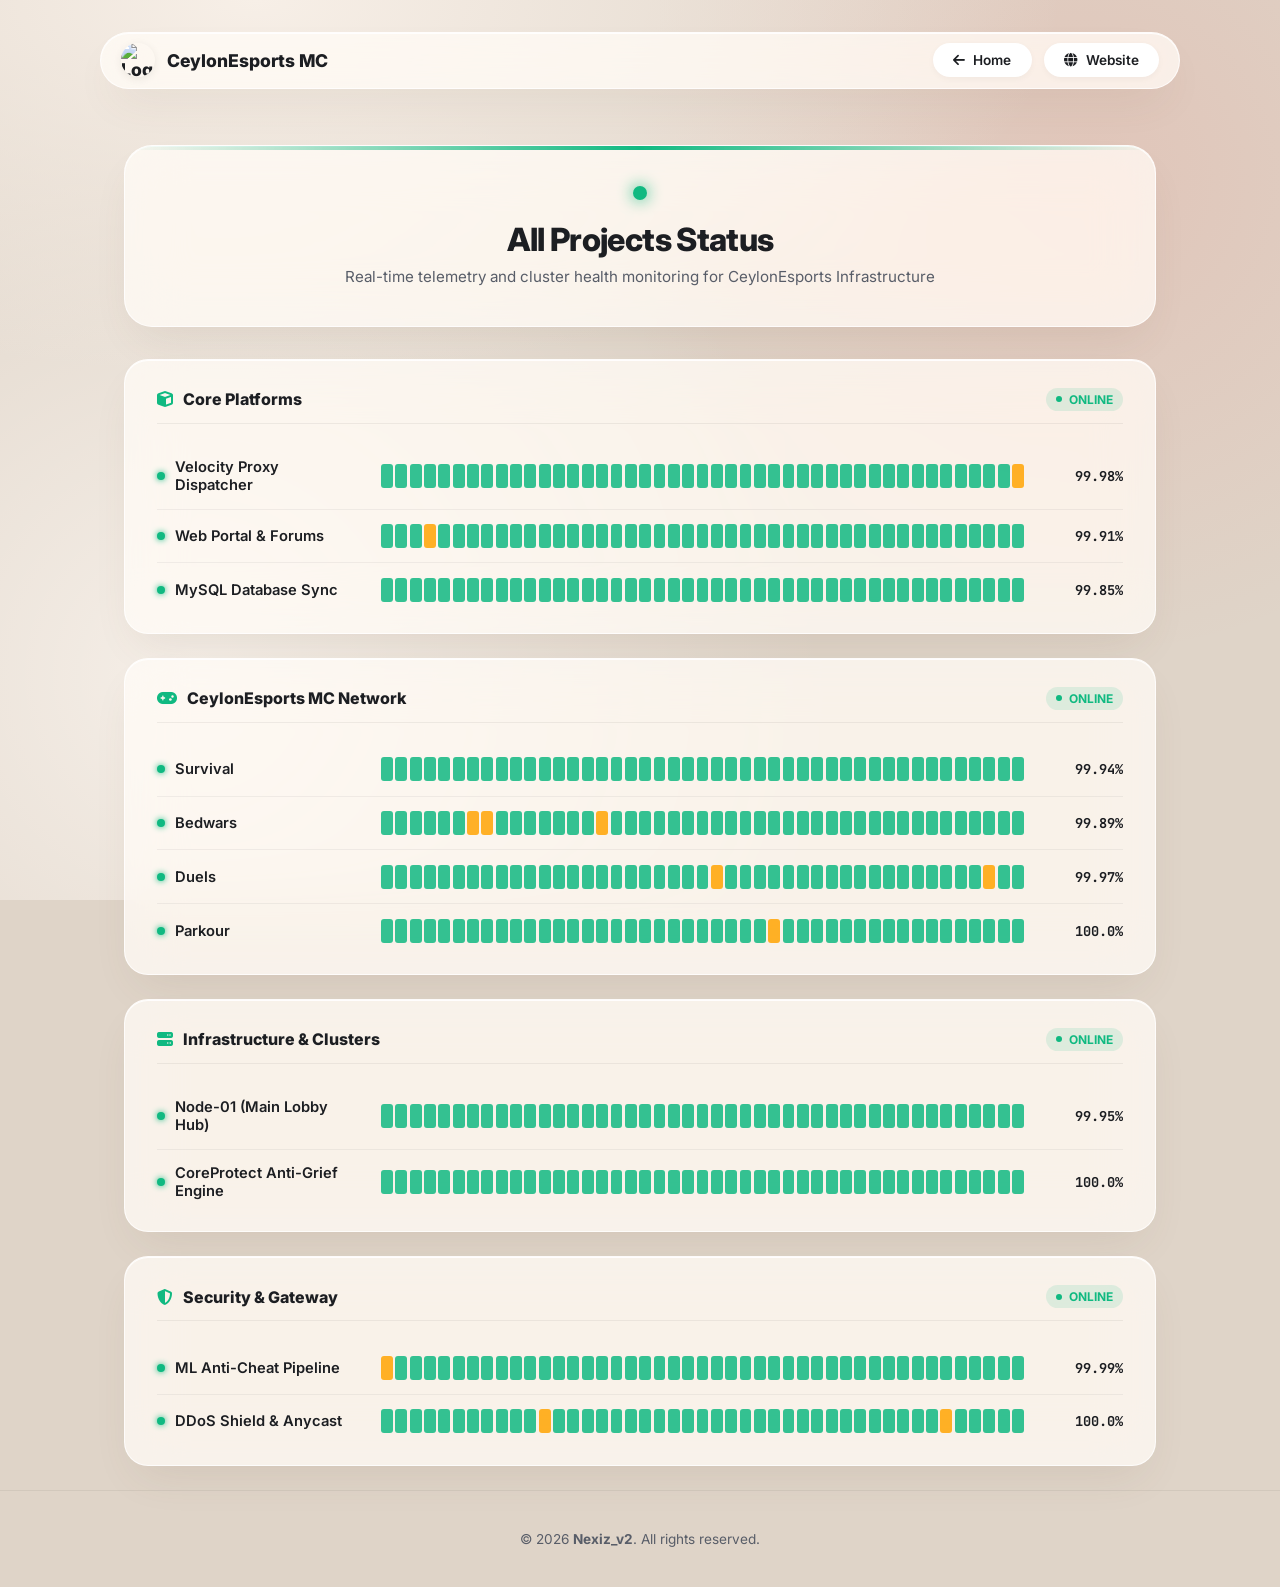
==== commit 09ab186d: "Implement VisionOS spatial warm-glass aesthetic matching reference design" ====
--- a/status.html
+++ b/status.html
@@ -11,18 +11,20 @@
     <link rel="stylesheet" href="https://cdnjs.cloudflare.com/ajax/libs/font-awesome/6.5.1/css/all.min.css">
     <style>
         :root {
-            --bg-base: #ffffff;
-            --bg-card: #ffffff;
-            --bg-card-sub: #f6f7f9;
-            --border: rgba(15, 23, 42, 0.10);
-            --border-hover: rgba(15, 23, 42, 0.18);
-            --green: #16a34a;
-            --green-glow: rgba(22, 163, 74, 0.18);
-            --red: #dc2626;
-            --text-main: #0b1220;
-            --text-secondary: #5c6573;
+            --bg-base: #dfd4c8;
+            --bg-card: rgba(255, 252, 248, 0.75);
+            --bg-card-sub: rgba(255, 255, 255, 0.55);
+            --border: rgba(255, 255, 255, 0.75);
+            --border-hover: #ffffff;
+            --green: #10b981;
+            --green-glow: rgba(16, 185, 129, 0.25);
+            --coral: #df4234;
+            --red: #df4234;
+            --text-main: #1c1e22;
+            --text-secondary: #585d68;
             --font-sans: 'Inter', -apple-system, sans-serif;
             --font-mono: 'JetBrains Mono', monospace;
+            --shadow-spatial: 0 20px 45px -15px rgba(110, 80, 60, 0.12), inset 0 1px 0 0 rgba(255, 255, 255, 0.9);
         }
 
         * {
@@ -33,6 +35,11 @@
 
         body {
             background-color: var(--bg-base);
+            background-image: 
+                radial-gradient(ellipse 90% 60% at 20% 0%, #f7efe7 0%, rgba(247, 239, 231, 0) 70%),
+                radial-gradient(circle 800px at 85% 20%, rgba(235, 88, 76, 0.12) 0%, transparent 60%),
+                radial-gradient(circle 900px at 15% 75%, rgba(255, 250, 245, 0.7) 0%, transparent 70%);
+            background-attachment: fixed;
             color: var(--text-main);
             font-family: var(--font-sans);
             min-height: 100vh;
@@ -43,19 +50,11 @@
         }
 
         .ambient {
-            position: fixed;
-            top: 0;
-            left: 50%;
-            transform: translateX(-50%);
-            width: 900px;
-            height: 380px;
-            background: radial-gradient(ellipse at top, rgba(37, 99, 235, 0.08) 0%, transparent 70%);
-            pointer-events: none;
-            z-index: 0;
+            display: none;
         }
 
         .container {
-            max-width: 1050px;
+            max-width: 1080px;
             margin: 0 auto;
             padding: 0 1.5rem;
             width: 100%;
@@ -64,16 +63,21 @@
         }
 
         header.header {
-            padding: 1.5rem 0;
-            border-bottom: 1px solid var(--border);
-            background: rgba(255, 255, 255, 0.9);
-            backdrop-filter: blur(12px);
+            padding: 1rem 0;
+            margin-top: 1rem;
         }
 
         .header-wrap {
             display: flex;
             align-items: center;
             justify-content: space-between;
+            background: rgba(255, 252, 248, 0.75);
+            backdrop-filter: blur(24px) saturate(180%);
+            -webkit-backdrop-filter: blur(24px) saturate(180%);
+            border: 1px solid var(--border);
+            border-radius: 9999px;
+            padding: 0.65rem 1.25rem;
+            box-shadow: var(--shadow-spatial);
         }
 
         .brand {
@@ -81,61 +85,71 @@
             align-items: center;
             gap: 0.75rem;
             text-decoration: none;
-            color: #0b1220;
-            font-weight: 700;
-            font-size: 1.15rem;
+            color: var(--text-main);
+            font-weight: 800;
+            font-size: 1.1rem;
         }
 
         .brand-logo {
-            width: 36px;
-            height: 36px;
-            border-radius: 8px;
+            width: 34px;
+            height: 34px;
+            border-radius: 50%;
             object-fit: cover;
+            box-shadow: 0 2px 8px rgba(0, 0, 0, 0.08);
         }
 
         .nav-actions {
             display: flex;
             align-items: center;
-            gap: 1rem;
+            gap: 0.75rem;
         }
 
         .btn-portal {
             display: inline-flex;
             align-items: center;
             gap: 0.5rem;
-            background: var(--bg-card-sub);
-            color: #0b1220;
-            padding: 0.5rem 1.1rem;
+            background: #ffffff;
+            color: var(--text-main);
+            padding: 0.5rem 1.2rem;
             border-radius: 9999px;
             border: 1px solid var(--border);
             text-decoration: none;
             font-size: 0.85rem;
             font-weight: 600;
             transition: all 0.2s;
+            box-shadow: 0 2px 6px rgba(0, 0, 0, 0.04);
         }
 
         .btn-portal:hover {
-            border-color: rgba(15, 23, 42, 0.22);
-            transform: translateY(-1px);
+            border-color: #ffffff;
+            transform: translateY(-2px);
+            box-shadow: 0 6px 14px rgba(0, 0, 0, 0.08);
         }
 
         /* Banner Status Box */
         .status-hero {
-            padding: 3.5rem 0 2rem 0;
+            padding: 2.5rem 0 2rem 0;
             text-align: center;
         }
 
         .main-banner {
             background: var(--bg-card);
+            backdrop-filter: blur(28px) saturate(180%);
+            -webkit-backdrop-filter: blur(28px) saturate(180%);
             border: 1px solid var(--border);
-            border-radius: 16px;
+            border-radius: 28px;
             padding: 2.5rem 2rem;
             display: flex;
             flex-direction: column;
             align-items: center;
-            box-shadow: 0 16px 40px rgba(15, 23, 42, 0.06);
+            box-shadow: var(--shadow-spatial);
             position: relative;
             overflow: hidden;
+            transition: transform 0.25s ease;
+        }
+
+        .main-banner:hover {
+            transform: translateY(-4px);
         }
 
         .main-banner::before {
@@ -144,7 +158,7 @@
             top: 0;
             left: 0;
             right: 0;
-            height: 3px;
+            height: 4px;
             background: linear-gradient(90deg, transparent, var(--green), transparent);
         }
 
@@ -164,47 +178,58 @@
         }
 
         .banner-title {
-            font-size: 1.85rem;
+            font-size: 2rem;
             font-weight: 800;
-            letter-spacing: 0.05em;
-            text-transform: uppercase;
+            letter-spacing: -0.02em;
             margin-bottom: 0.5rem;
+            color: var(--text-main);
         }
 
         .server-ip-copy {
             display: inline-flex;
             align-items: center;
             gap: 0.6rem;
-            background: var(--bg-card-sub);
+            background: #ffffff;
             border: 1px solid var(--border);
-            padding: 0.5rem 1.2rem;
-            border-radius: 8px;
+            padding: 0.55rem 1.35rem;
+            border-radius: 9999px;
             font-family: var(--font-mono);
             font-size: 0.95rem;
             cursor: pointer;
-            color: #0b1220;
+            color: var(--text-main);
             margin-top: 1rem;
             transition: all 0.2s;
+            font-weight: 600;
+            box-shadow: 0 2px 8px rgba(0,0,0,0.04);
         }
 
         .server-ip-copy:hover {
-            border-color: var(--green);
-            color: var(--green);
+            border-color: var(--coral);
+            color: var(--coral);
+            transform: translateY(-1px);
         }
 
         /* Metric Quick Stats */
         .stats-grid {
             display: grid;
             grid-template-columns: repeat(4, 1fr);
-            gap: 1rem;
+            gap: 1.25rem;
             margin: 2rem 0;
         }
 
         .stat-card {
             background: var(--bg-card);
+            backdrop-filter: blur(28px) saturate(180%);
+            -webkit-backdrop-filter: blur(28px) saturate(180%);
             border: 1px solid var(--border);
-            border-radius: 12px;
-            padding: 1.25rem;
+            border-radius: 20px;
+            padding: 1.35rem;
+            box-shadow: var(--shadow-spatial);
+            transition: transform 0.2s ease;
+        }
+
+        .stat-card:hover {
+            transform: translateY(-3px);
         }
 
         .stat-card .label {
@@ -214,22 +239,31 @@
             color: var(--text-secondary);
             margin-bottom: 0.4rem;
             display: block;
+            font-weight: 600;
         }
 
         .stat-card .value {
-            font-size: 1.35rem;
-            font-weight: 700;
+            font-size: 1.45rem;
+            font-weight: 800;
             font-family: var(--font-mono);
-            color: #0b1220;
+            color: var(--text-main);
         }
 
         /* Group Sections */
         .status-group {
             background: var(--bg-card);
+            backdrop-filter: blur(28px) saturate(180%);
+            -webkit-backdrop-filter: blur(28px) saturate(180%);
             border: 1px solid var(--border);
-            border-radius: 16px;
-            padding: 1.5rem 2rem;
+            border-radius: 24px;
+            padding: 1.75rem 2rem;
             margin-bottom: 1.5rem;
+            box-shadow: var(--shadow-spatial);
+            transition: transform 0.2s ease;
+        }
+
+        .status-group:hover {
+            transform: translateY(-2px);
         }
 
         .group-header {
@@ -238,23 +272,25 @@
             justify-content: space-between;
             margin-bottom: 1.25rem;
             padding-bottom: 0.75rem;
-            border-bottom: 1px solid var(--border);
+            border-bottom: 1px solid rgba(0, 0, 0, 0.06);
         }
 
         .group-title {
-            font-size: 0.95rem;
-            font-weight: 700;
-            text-transform: uppercase;
-            letter-spacing: 0.08em;
+            font-size: 1rem;
+            font-weight: 800;
             display: flex;
             align-items: center;
             gap: 0.6rem;
+            color: var(--text-main);
         }
 
         .group-badge {
             font-size: 0.75rem;
             font-weight: 700;
             color: var(--green);
+            background: rgba(16, 185, 129, 0.12);
+            padding: 0.25rem 0.65rem;
+            border-radius: 9999px;
             display: flex;
             align-items: center;
             gap: 0.4rem;
@@ -275,7 +311,7 @@
             align-items: center;
             gap: 1.5rem;
             padding: 0.9rem 0;
-            border-bottom: 1px solid rgba(15, 23, 42, 0.06);
+            border-bottom: 1px solid rgba(0, 0, 0, 0.05);
         }
 
         .service-row:last-child {
@@ -288,12 +324,13 @@
             align-items: center;
             gap: 0.6rem;
             font-size: 0.92rem;
-            font-weight: 500;
+            font-weight: 600;
+            color: var(--text-main);
         }
 
         .service-dot {
-            width: 7px;
-            height: 7px;
+            width: 8px;
+            height: 8px;
             border-radius: 50%;
             background: var(--green);
             box-shadow: 0 0 6px var(--green);
@@ -312,7 +349,7 @@
         .bar-segment {
             flex: 1;
             height: 100%;
-            border-radius: 2px;
+            border-radius: 3px;
             background: var(--green);
             opacity: 0.85;
             transition: all 0.15s;
@@ -334,15 +371,15 @@
         .uptime-pct {
             font-family: var(--font-mono);
             font-size: 0.85rem;
-            font-weight: 600;
-            color: #0b1220;
+            font-weight: 700;
+            color: var(--text-main);
             text-align: right;
         }
 
         footer {
             margin-top: auto;
             padding: 2.5rem 0;
-            border-top: 1px solid var(--border);
+            border-top: 1px solid rgba(0, 0, 0, 0.06);
             text-align: center;
             font-size: 0.85rem;
             color: var(--text-secondary);
